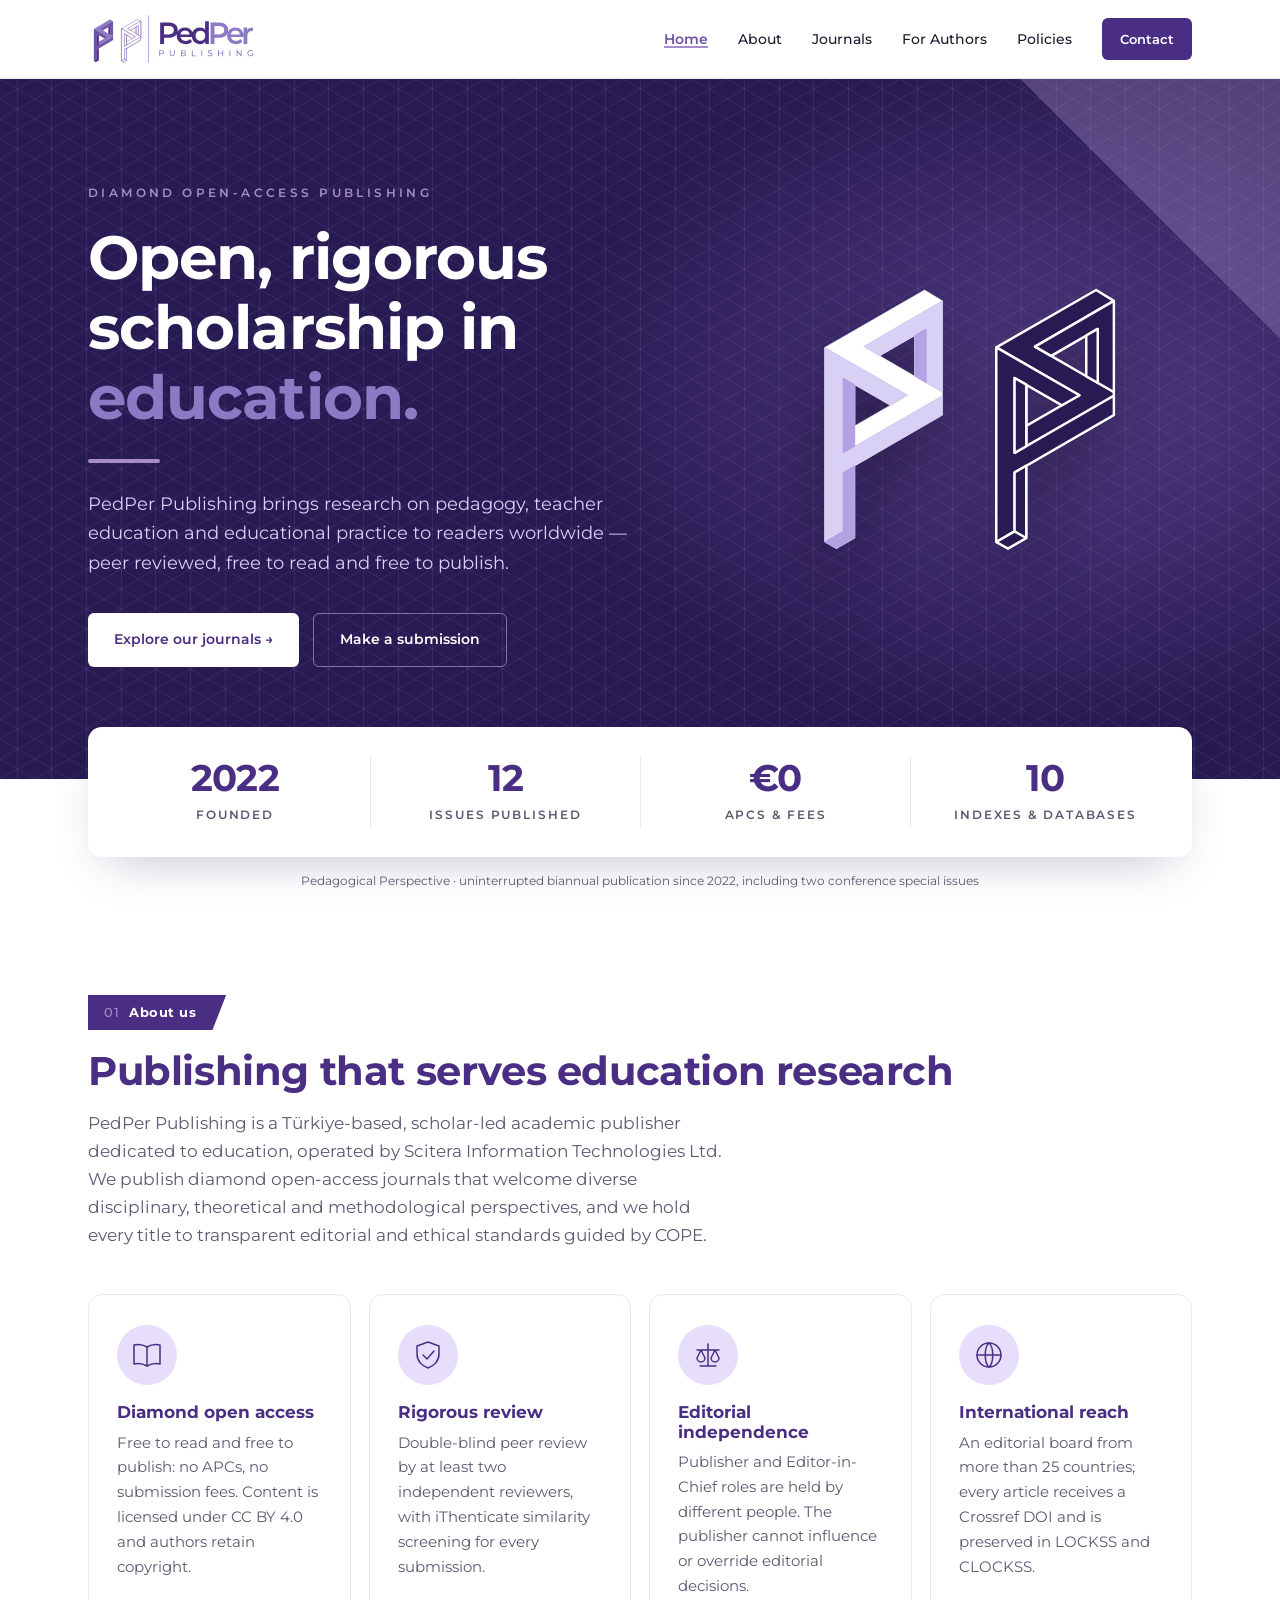
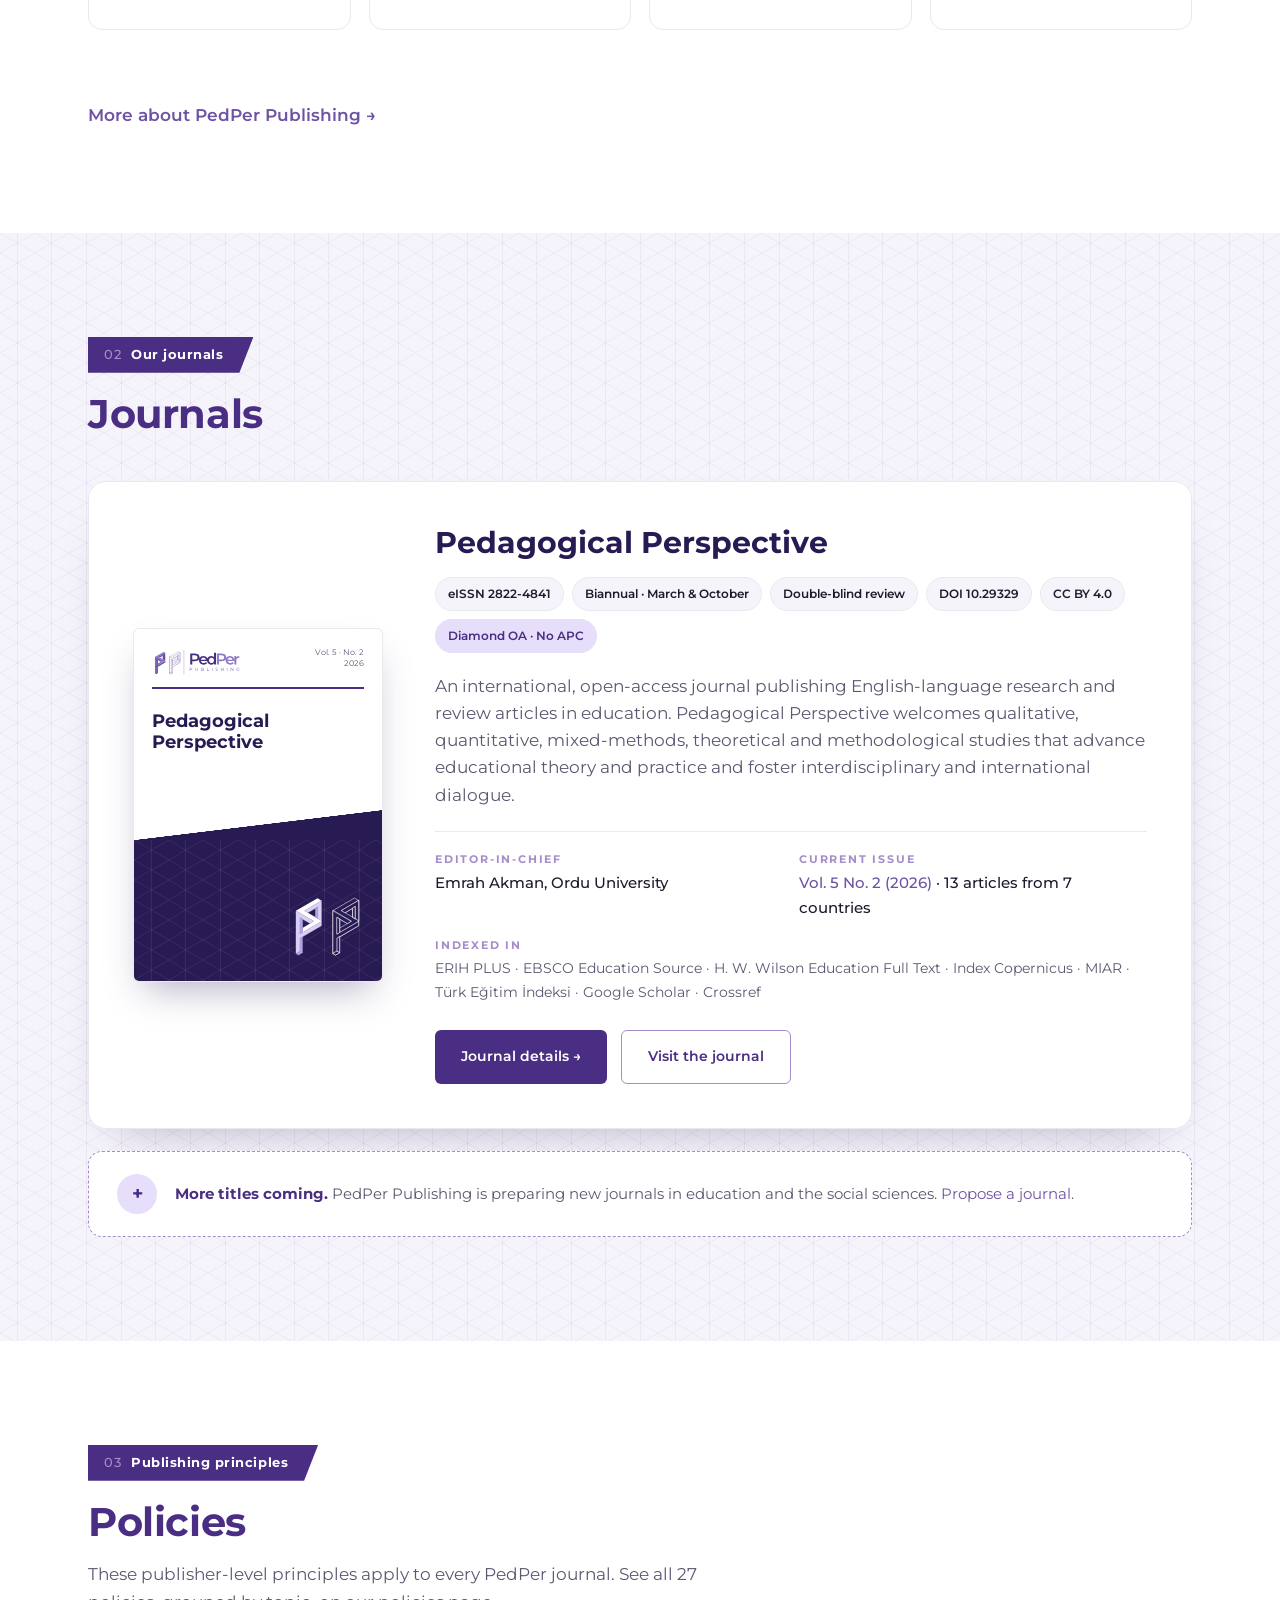
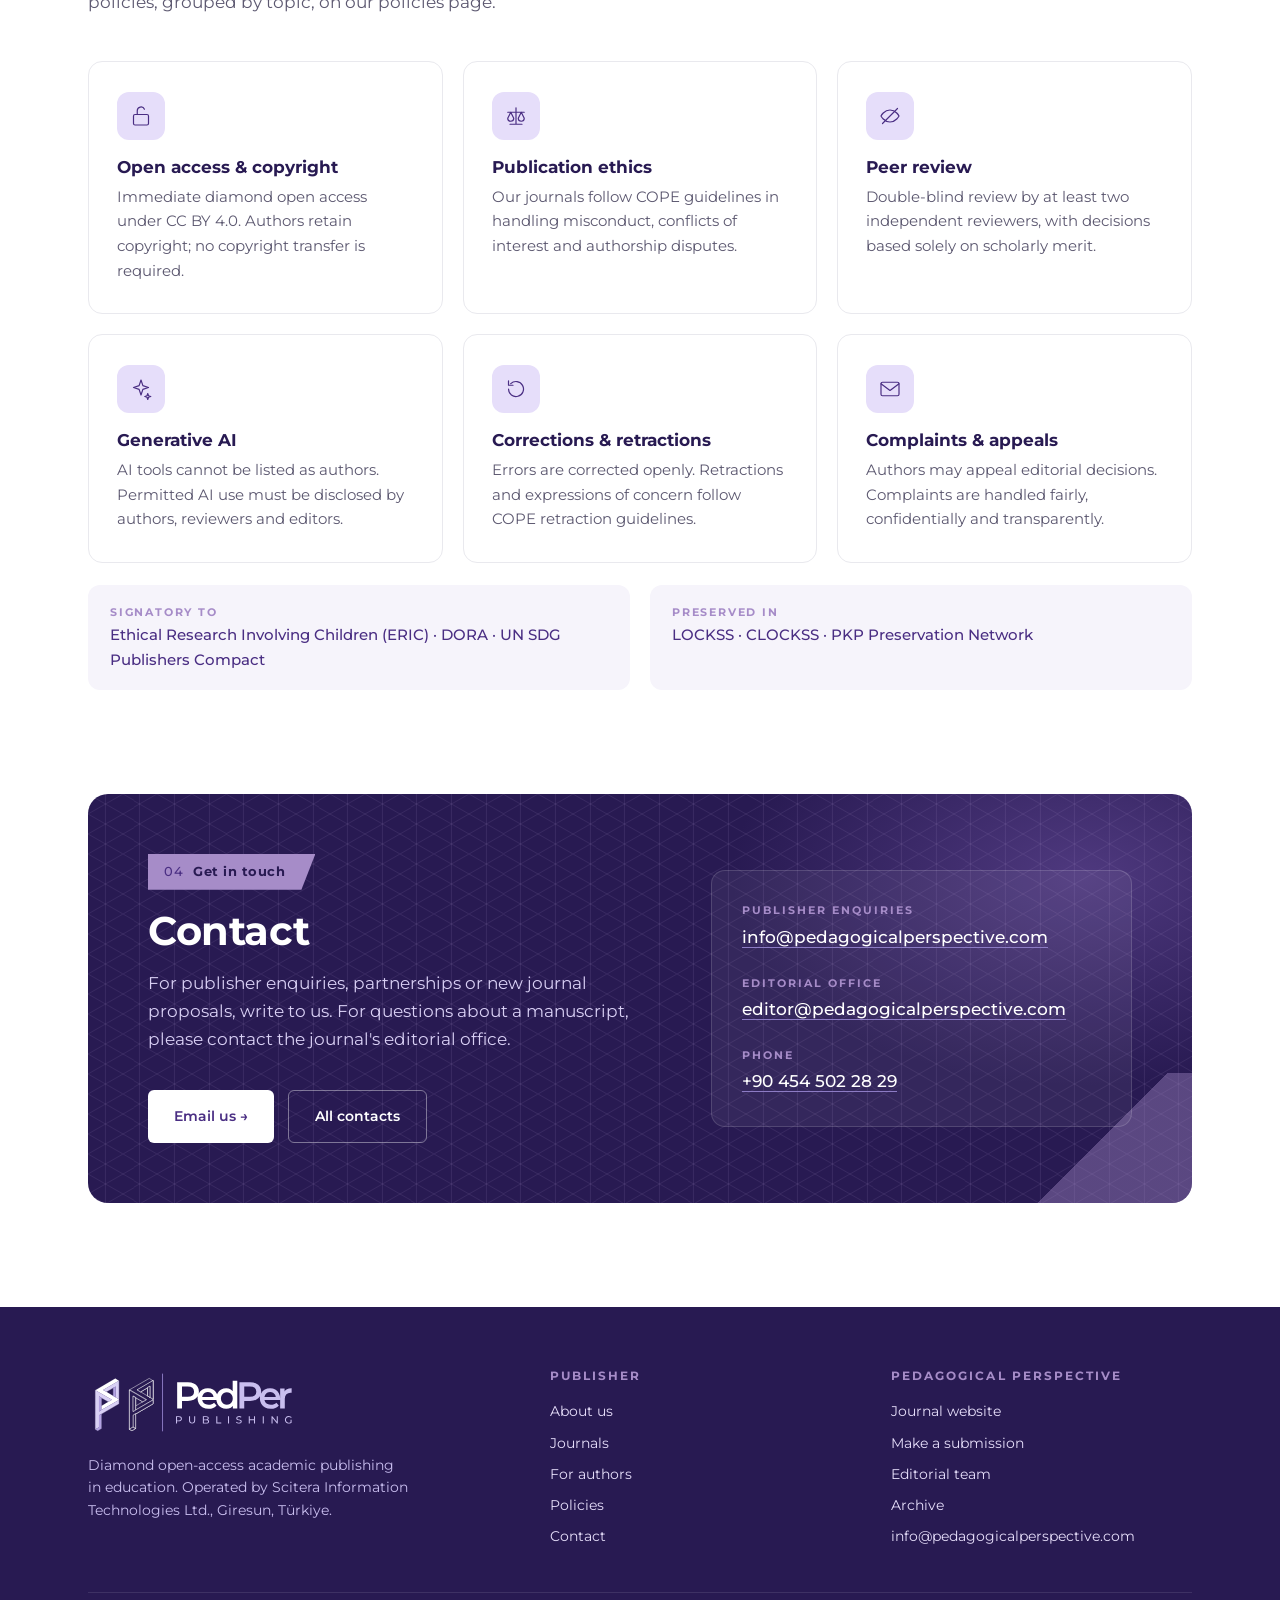
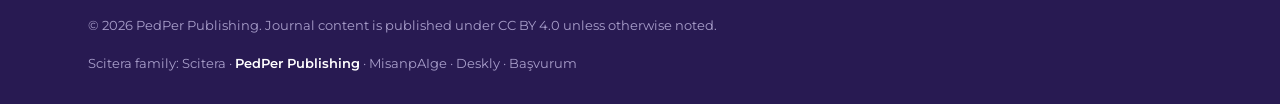
==== docs/index.html @ 80cf8787 "pedper.com sitesi, logolar ve marka kiti İlk sürüm: 6 sayfalık site (docs/), siteyi ve logoları üret" ====
<!DOCTYPE html>
<html lang="en">
<head>
<meta charset="utf-8">
<meta name="viewport" content="width=device-width, initial-scale=1">
<title>PedPer Publishing — Diamond open-access publishing in education</title>
<meta name="description" content="PedPer Publishing is a diamond open-access academic publisher in education. Publisher of Pedagogical Perspective (eISSN 2822-4841).">
<link rel="canonical" href="https://pedper.com/">
<meta property="og:type" content="website">
<meta property="og:site_name" content="PedPer Publishing">
<meta property="og:title" content="PedPer Publishing — Diamond open-access publishing in education">
<meta property="og:description" content="PedPer Publishing is a diamond open-access academic publisher in education. Publisher of Pedagogical Perspective (eISSN 2822-4841).">
<meta property="og:url" content="https://pedper.com/">
<meta name="theme-color" content="#281A52">
<link rel="icon" type="image/svg+xml" href="[data-uri]">
<link rel="preconnect" href="https://fonts.googleapis.com">
<link rel="preconnect" href="https://fonts.gstatic.com" crossorigin>
<link href="https://fonts.googleapis.com/css2?family=Montserrat:wght@400;500;600;700&display=swap" rel="stylesheet">
<style>
/* PedPer brand kit tokens */
:root{
  --night:#281A52; --dark:#4A2E83; --brand:#6E52A3; --logo:#8C7BC4; --lav:#A68CC8; --lav-l:#E6DEFA; --gray:#E9E9EE;
  --ink:#1E1B2E; --muted:#5C5870; --soft:#F6F4FB; --white:#FFFFFF;
  --font:"Montserrat",Arial,sans-serif;
  --wrap:1160px;
  --iso:url("data:image/svg+xml,%3Csvg xmlns='http://www.w3.org/2000/svg' width='34.64' height='60' viewBox='0 0 34.64 60'%3E%3Cpath d='M0 0 L34.64 20 M0 20 L34.64 40 M0 40 L34.64 60 M34.64 0 L0 20 M34.64 20 L0 40 M34.64 40 L0 60 M17.32 0 V60' stroke='%23A68CC8' stroke-opacity='.16' stroke-width='.8' fill='none'/%3E%3C/svg%3E");
}
*{box-sizing:border-box;margin:0;padding:0}
html{scroll-behavior:smooth}
body{font-family:var(--font);color:var(--ink);background:var(--white);line-height:1.65;font-size:16.5px;-webkit-font-smoothing:antialiased}
a{color:var(--brand);text-decoration:none}
:focus-visible{outline:2px solid var(--logo);outline-offset:3px;border-radius:4px}
.wrap{max-width:var(--wrap);margin:0 auto;padding:0 28px}
img.logo{display:block;height:auto}
h1,h2,h3{line-height:1.15;color:var(--dark)}
h2{font-size:clamp(1.8rem,3.2vw,2.5rem);font-weight:700;letter-spacing:-.01em}
h3{font-size:1.05rem;font-weight:700}
.lead{font-size:1.06rem;color:var(--muted);max-width:640px;margin-top:16px}
/* parallelogram section label (from brand kit) */
.label{display:inline-flex;align-items:center;gap:10px;background:var(--dark);color:#fff;font-weight:700;font-size:.82rem;letter-spacing:.04em;padding:7px 30px 7px 16px;clip-path:polygon(0 0,100% 0,calc(100% - 14px) 100%,0 100%)}
.label i{font-style:normal;font-weight:500;color:var(--lav)}
.sec-head h2{margin-top:18px}
.btn{display:inline-flex;align-items:center;gap:10px;font-family:inherit;font-weight:600;font-size:.9rem;padding:14px 26px;border-radius:6px;transition:background .2s,transform .2s,border-color .2s}
.btn:hover{transform:translateY(-1px)}
.btn-primary{background:var(--dark);color:#fff}
.btn-primary:hover{background:var(--brand)}
.btn-white{background:#fff;color:var(--dark)}
.btn-white:hover{background:var(--lav-l)}
.btn-ghost{border:1.5px solid rgb(255 255 255 / .4);color:#fff}
.btn-ghost:hover{border-color:#fff;background:rgb(255 255 255 / .06)}
section{padding:104px 0}

/* header */
header{position:sticky;top:0;z-index:30;background:rgb(255 255 255 / .95);backdrop-filter:blur(10px);border-bottom:1px solid var(--gray)}
.nav{display:flex;align-items:center;justify-content:space-between;height:78px}
.nav .home img{width:170px}
nav ul{display:flex;align-items:center;gap:30px;list-style:none}
nav a{font-size:.9rem;font-weight:500;color:var(--ink)}
nav a:hover{color:var(--brand)}
nav .btn{padding:10px 18px;font-size:.84rem;color:#fff}
.menu-btn{display:none;background:none;border:0;font-size:1.5rem;color:var(--dark);cursor:pointer}

/* hero */
.hero{position:relative;overflow:hidden;background:var(--night);background-image:var(--iso),radial-gradient(700px 480px at 82% 45%,rgb(110 82 163 / .6),transparent 70%);color:#fff;padding:104px 0 112px}
.hero::after{content:"";position:absolute;right:0;top:0;width:260px;height:260px;background:linear-gradient(225deg,rgb(166 140 200 / .35) 0 50%,transparent 50%)}
.hero-grid{position:relative;z-index:1;display:grid;grid-template-columns:1.15fr .85fr;gap:48px;align-items:center}
.kicker{font-size:.76rem;font-weight:600;letter-spacing:.28em;text-transform:uppercase;color:var(--lav)}
.hero h1{color:#fff;font-weight:700;font-size:clamp(2.4rem,5vw,3.8rem);letter-spacing:-.015em;margin-top:20px}
.hero h1 span{color:var(--logo)}
.hero .bar{width:72px;height:4px;background:var(--lav);border-radius:2px;margin:26px 0}
.hero p{font-size:1.12rem;color:#D9D0F5;max-width:560px}
.btns{display:flex;gap:14px;flex-wrap:wrap;margin-top:36px}
.hero-mark{justify-self:center;width:min(360px,100%)}
.hero-mark img{width:100%;filter:drop-shadow(0 30px 40px rgb(10 5 30 / .45))}

/* stats */
.stats-band{position:relative;z-index:2;margin-top:-52px}
.stats{background:#fff;border-radius:14px;box-shadow:0 20px 50px -20px rgb(40 26 82 / .3);display:grid;grid-template-columns:repeat(4,1fr);padding:30px 12px}
.stat{text-align:center;padding:0 10px}
.stat+.stat{border-left:1px solid var(--gray)}
.stat b{display:block;font-size:2.3rem;font-weight:700;color:var(--dark);letter-spacing:-.02em;line-height:1.15}
.stat span{font-size:.74rem;font-weight:600;letter-spacing:.16em;text-transform:uppercase;color:var(--muted)}
.stats-note{text-align:center;font-size:.76rem;color:var(--muted);margin-top:14px}

/* about */
.about{display:grid;grid-template-columns:1fr;gap:44px}
.traits{display:grid;grid-template-columns:repeat(3,1fr);gap:18px}
.trait{text-align:left;padding:30px 28px;border:1px solid var(--gray);border-radius:14px;transition:border-color .2s,transform .2s}
.trait:hover{border-color:var(--lav);transform:translateY(-3px)}
.trait .ic{width:60px;height:60px;border-radius:50%;background:var(--lav-l);display:grid;place-items:center;margin:0 0 18px}
.trait svg{width:32px;height:32px;fill:none;stroke:var(--dark);stroke-width:1.5;stroke-linecap:round;stroke-linejoin:round}
.trait p{font-size:.94rem;color:var(--muted);margin-top:8px}

/* journals */
#journals{background:var(--soft);background-image:var(--iso)}
.journal{display:grid;grid-template-columns:250px 1fr;gap:52px;background:#fff;border:1px solid var(--gray);border-radius:18px;padding:44px;margin-top:44px;align-items:center;box-shadow:0 24px 50px -32px rgb(40 26 82 / .4)}
.jcover{aspect-ratio:210/297;border-radius:6px;background:#fff;box-shadow:0 18px 36px -12px rgb(40 26 82 / .35);position:relative;overflow:hidden;padding:18px;border:1px solid var(--gray)}
.jcover .hd{display:flex;justify-content:space-between;align-items:flex-start;border-bottom:2px solid var(--dark);padding-bottom:10px}
.jcover .hd img{width:90px}
.jcover .hd small{font-size:.5rem;color:var(--muted);text-align:right;line-height:1.4}
.jcover h4{font-size:1.15rem;font-weight:700;color:var(--night);line-height:1.12;margin-top:22px}
.jcover .art{position:absolute;left:0;right:0;bottom:0;height:40%;background:var(--night);background-image:var(--iso)}
.jcover .art::before{content:"";position:absolute;left:0;top:-30px;width:100%;height:30px;background:linear-gradient(to bottom right,transparent 50%,var(--night) 50.5%)}
.jcover .art img{position:absolute;right:16px;bottom:18px;width:78px}
.journal h3{font-size:1.9rem;color:var(--night)}
.meta{display:flex;flex-wrap:wrap;gap:8px;margin:16px 0 20px}
.tag{font-size:.76rem;font-weight:600;background:var(--soft);border:1px solid var(--gray);color:var(--ink);padding:6px 12px;border-radius:99px}
.tag.on{background:var(--lav-l);border-color:transparent;color:var(--dark)}
.journal p{color:var(--muted)}
.soon{margin-top:22px;display:flex;align-items:center;gap:18px;border:1.5px dashed var(--lav);border-radius:14px;padding:22px 28px;color:var(--muted);font-size:.95rem;background:#fff}
.soon .plus{flex:none;width:40px;height:40px;border-radius:50%;background:var(--lav-l);color:var(--dark);display:grid;place-items:center;font-weight:700;font-size:1.2rem}
.soon strong{color:var(--dark)}

/* policies */
.pol-grid{display:grid;grid-template-columns:repeat(3,1fr);gap:20px;margin-top:44px}
.pol{border:1px solid var(--gray);border-radius:14px;padding:30px 28px;position:relative;overflow:hidden;transition:border-color .2s,transform .2s}
.pol::after{content:"";position:absolute;left:0;bottom:0;height:3px;width:0;background:linear-gradient(90deg,var(--dark),var(--lav));transition:width .3s}
.pol:hover{border-color:var(--lav-l);transform:translateY(-2px)}
.pol:hover::after{width:100%}
.pol .ic{width:48px;height:48px;border-radius:12px;background:var(--lav-l);display:grid;place-items:center}
.pol svg{width:24px;height:24px;fill:none;stroke:var(--dark);stroke-width:1.6;stroke-linecap:round;stroke-linejoin:round}
.pol h3{margin-top:18px;color:var(--night)}
.pol p{color:var(--muted);font-size:.93rem;margin-top:8px}

/* contact */
.contact{position:relative;overflow:hidden;background:var(--night);background-image:var(--iso),radial-gradient(500px 300px at 90% 20%,rgb(110 82 163 / .55),transparent 70%);border-radius:20px;padding:60px;color:#fff;display:grid;grid-template-columns:1.1fr .9fr;gap:48px;align-items:center}
.contact::after{content:"";position:absolute;right:0;bottom:0;width:180px;height:130px;background:linear-gradient(135deg,transparent 50%,rgb(166 140 200 / .4) 50%)}
.contact>*{position:relative;z-index:1}
.contact h2{color:#fff;margin-top:18px}
.contact .lead{color:#D9D0F5}
.contact .label{background:var(--lav);color:var(--night)}
.contact .label i{color:var(--dark)}
.c-card{background:rgb(255 255 255 / .06);border:1px solid rgb(255 255 255 / .14);border-radius:14px;padding:30px}
.c-card dt{font-size:.7rem;font-weight:700;text-transform:uppercase;letter-spacing:.18em;color:var(--lav);margin-top:22px}
.c-card dt:first-child{margin-top:0}
.c-card dd{font-size:1.05rem;font-weight:500;margin-top:4px;word-break:break-word}
.c-card a{color:#fff;border-bottom:1px solid var(--logo)}
.c-card a:hover{color:var(--lav-l)}

/* footer */
footer{background:var(--night);color:#C9BEEF;font-size:.88rem;margin-top:104px}
.foot-main{display:grid;grid-template-columns:1.4fr 1fr 1fr;gap:40px;padding:60px 0 44px}
.foot-main .home img{width:210px}
.foot-main p{margin-top:16px;max-width:320px;line-height:1.6}
footer h4{font-size:.72rem;font-weight:700;letter-spacing:.18em;text-transform:uppercase;color:var(--lav);margin-bottom:14px}
footer ul{list-style:none;display:grid;gap:8px}
footer a{color:#E6DEFA}
footer a:hover{color:#fff}
.foot-bottom{border-top:1px solid rgb(255 255 255 / .1);padding:22px 0 30px;display:flex;justify-content:space-between;gap:16px;flex-wrap:wrap;font-size:.8rem;color:#A99FCB}
.family a{color:#A99FCB}
.family a:hover{color:#fff}
.family .cur{color:#fff;font-weight:600}

@media (max-width:960px){
  nav ul{display:none;position:absolute;top:78px;left:0;right:0;background:#fff;flex-direction:column;align-items:stretch;gap:0;padding:8px 0 16px;border-bottom:1px solid var(--gray);box-shadow:0 14px 30px rgb(40 26 82 / .08)}
  nav ul.open{display:flex}
  nav li a{display:block;padding:14px 28px}
  nav li .btn{margin:8px 28px 0;justify-content:center}
  .menu-btn{display:block}
  .hero{padding:72px 0 100px}
  .hero-grid,.about,.contact,.journal,.foot-main{grid-template-columns:1fr}
  .hero-mark{width:130px;justify-self:start;order:-1;margin-bottom:-8px}
  .stats{grid-template-columns:repeat(2,1fr);row-gap:20px}
  .stat:nth-child(3){border-left:0}
  .traits{grid-template-columns:1fr}
  .about{gap:36px}
  .pol-grid{grid-template-columns:1fr}
  .journal{padding:28px;gap:30px}
  .jcover{max-width:220px}
  .contact{padding:40px 26px}
  section{padding:80px 0}
}

.traits{grid-template-columns:repeat(4,1fr)!important}
.btn-outline{border:1.5px solid var(--lav);color:var(--dark)}
.btn-outline:hover{border-color:var(--dark)}
.facts{display:grid;grid-template-columns:1fr 1fr;gap:16px;margin-top:22px;padding-top:18px;border-top:1px solid var(--gray)}
.facts dt{font-size:.7rem;font-weight:700;letter-spacing:.16em;text-transform:uppercase;color:var(--lav)}
.facts dd{font-size:.95rem;font-weight:500;margin-top:2px}
.indexed{margin-top:16px;font-size:.86rem;color:var(--muted);line-height:1.7}
.indexed span,.commit span{display:block;font-size:.7rem;font-weight:700;letter-spacing:.16em;text-transform:uppercase;color:var(--lav);margin-bottom:2px}
a.pol{color:inherit;display:block}
.commit{display:grid;grid-template-columns:1fr 1fr;gap:20px;margin-top:22px}
.commit div{background:var(--soft);border-radius:12px;padding:18px 22px;font-size:.92rem;font-weight:500;color:var(--dark)}
.c-card dd.addr{font-size:.92rem;line-height:1.5}
@media (max-width:960px){.traits{grid-template-columns:1fr!important}.facts,.commit{grid-template-columns:1fr}}
@media (min-width:961px) and (max-width:1180px){.traits{grid-template-columns:repeat(2,1fr)!important}}
@media (prefers-reduced-motion:reduce){*{transition:none!important;scroll-behavior:auto!important}}

/* ---------- shared additions ---------- */
.traits{grid-template-columns:repeat(4,1fr)}
.btn-outline{border:1.5px solid var(--lav);color:var(--dark)}
.btn-outline:hover{border-color:var(--dark)}
nav a.active{color:var(--brand);font-weight:600}
nav a.active:not(.btn){box-shadow:inset 0 -2px 0 var(--lav)}
.facts{display:grid;grid-template-columns:1fr 1fr;gap:16px;margin-top:22px;padding-top:18px;border-top:1px solid var(--gray)}
.facts dt,.indexed span,.commit span,.eyebrow{display:block;font-size:.7rem;font-weight:700;letter-spacing:.16em;text-transform:uppercase;color:var(--lav)}
.facts dd{font-size:.95rem;font-weight:500;margin-top:2px}
.indexed{margin-top:16px;font-size:.86rem;color:var(--muted);line-height:1.7}
a.pol{color:inherit;display:block}
.commit{display:grid;grid-template-columns:1fr 1fr;gap:20px;margin-top:22px}
.commit div{background:var(--soft);border-radius:12px;padding:18px 22px;font-size:.92rem;font-weight:500;color:var(--dark)}
.c-card dd.addr{font-size:.92rem;line-height:1.5}
.more{margin-top:28px}
.link{font-weight:600;display:inline-flex;gap:8px;align-items:center}
.link:hover{color:var(--dark)}

/* ---------- sub pages ---------- */
.page-hero{position:relative;overflow:hidden;background:var(--night);background-image:var(--iso),radial-gradient(600px 360px at 85% 30%,rgb(110 82 163 / .55),transparent 70%);color:#fff;padding:64px 0 70px}
.page-hero::after{content:"";position:absolute;right:0;top:0;width:200px;height:200px;background:linear-gradient(225deg,rgb(166 140 200 / .35) 0 50%,transparent 50%)}
.page-hero .wrap{position:relative;z-index:1}
.crumbs{font-size:.8rem;color:var(--lav)}
.crumbs a{color:#D9D0F5}
.crumbs a:hover{color:#fff}
.page-hero h1{color:#fff;font-size:clamp(2rem,4.2vw,3rem);font-weight:700;margin-top:14px;letter-spacing:-.01em}
.page-hero p{color:#D9D0F5;font-size:1.1rem;max-width:720px;margin-top:16px}
.page-hero .bar{width:64px;height:4px;background:var(--lav);border-radius:2px;margin-top:24px}
.sub-sec{padding:80px 0}
.sub-sec.alt{background:var(--soft);background-image:var(--iso)}
.sub-sec h2{margin-top:16px}
.two{display:grid;grid-template-columns:1fr 1fr;gap:56px;align-items:start}
.prose p{color:var(--muted);margin-top:14px}
.prose p:first-child{margin-top:0}
.prose strong{color:var(--ink)}
.cards{display:grid;grid-template-columns:repeat(3,1fr);gap:20px;margin-top:36px}
.cards.c2{grid-template-columns:repeat(2,1fr)}
.cards.c4{grid-template-columns:repeat(4,1fr)}
.card{background:#fff;border:1px solid var(--gray);border-radius:14px;padding:26px 24px}
.card h3{color:var(--night)}
.card p{color:var(--muted);font-size:.93rem;margin-top:8px}
.card .ic{width:46px;height:46px;border-radius:12px;background:var(--lav-l);display:grid;place-items:center;margin-bottom:16px}
.card svg{width:24px;height:24px;fill:none;stroke:var(--dark);stroke-width:1.6;stroke-linecap:round;stroke-linejoin:round}
.checks{list-style:none;margin-top:18px;display:grid;gap:12px}
.checks li{position:relative;padding-left:32px;color:var(--muted)}
.checks li::before{content:"";position:absolute;left:0;top:3px;width:20px;height:20px;border-radius:50%;background:var(--lav-l) url("data:image/svg+xml,%3Csvg xmlns='http://www.w3.org/2000/svg' viewBox='0 0 20 20'%3E%3Cpath d='M6 10.5l2.5 2.5L14 7.5' fill='none' stroke='%234A2E83' stroke-width='1.8' stroke-linecap='round' stroke-linejoin='round'/%3E%3C/svg%3E") center/100% no-repeat}
.checks li strong{color:var(--ink)}
.checks.no li::before{background:#FBECEC url("data:image/svg+xml,%3Csvg xmlns='http://www.w3.org/2000/svg' viewBox='0 0 20 20'%3E%3Cpath d='M7 7l6 6M13 7l-6 6' fill='none' stroke='%23B03A3A' stroke-width='1.8' stroke-linecap='round'/%3E%3C/svg%3E") center/100% no-repeat}
table.spec{width:100%;border-collapse:collapse;margin-top:28px;background:#fff;border:1px solid var(--gray);border-radius:14px;overflow:hidden;font-size:.95rem}
table.spec th,table.spec td{text-align:left;padding:14px 20px;border-bottom:1px solid var(--gray);vertical-align:top}
table.spec tr:last-child th,table.spec tr:last-child td{border-bottom:0}
table.spec th{width:34%;font-weight:600;color:var(--dark);background:var(--soft)}
table.spec thead th{background:var(--dark);color:#fff;font-size:.75rem;letter-spacing:.14em;text-transform:uppercase;width:auto}
table.spec td{color:var(--ink)}
.timeline{list-style:none;margin-top:36px;position:relative;padding-left:28px}
.timeline::before{content:"";position:absolute;left:7px;top:6px;bottom:6px;width:2px;background:linear-gradient(var(--dark),var(--lav))}
.timeline li{position:relative;padding:0 0 26px}
.timeline li::before{content:"";position:absolute;left:-28px;top:4px;width:16px;height:16px;border-radius:50%;background:#fff;border:3px solid var(--dark)}
.timeline li.now::before{background:var(--dark);box-shadow:0 0 0 5px var(--lav-l)}
.timeline b{display:block;color:var(--night);font-size:1.05rem}
.timeline span{color:var(--muted);font-size:.93rem}
.steps{list-style:none;counter-reset:s;display:grid;grid-template-columns:repeat(4,1fr);gap:18px;margin-top:36px}
.steps li{counter-increment:s;background:#fff;border:1px solid var(--gray);border-radius:14px;padding:24px 22px;position:relative}
.steps li::before{content:counter(s);display:grid;place-items:center;width:34px;height:34px;border-radius:50%;background:var(--dark);color:#fff;font-weight:700;font-size:.9rem;margin-bottom:14px}
.steps b{display:block;color:var(--night)}
.steps em{display:inline-block;font-style:normal;font-size:.72rem;font-weight:700;letter-spacing:.06em;color:var(--dark);background:var(--lav-l);border-radius:99px;padding:3px 10px;margin-top:8px}
.steps p{color:var(--muted);font-size:.9rem;margin-top:8px}
.chips{display:flex;flex-wrap:wrap;gap:8px;margin-top:20px}
.chips span{font-size:.82rem;font-weight:500;background:#fff;border:1px solid var(--gray);border-radius:99px;padding:7px 14px;color:var(--ink)}
.chips.lav span{background:var(--lav-l);border-color:transparent;color:var(--dark)}
.kpis{display:grid;grid-template-columns:repeat(4,1fr);gap:18px;margin-top:36px}
.kpi{background:#fff;border:1px solid var(--gray);border-radius:14px;padding:24px;text-align:center}
.kpi b{display:block;font-size:2rem;font-weight:700;color:var(--dark);line-height:1.1}
.kpi span{font-size:.78rem;font-weight:600;color:var(--muted);letter-spacing:.06em}
.issues{list-style:none;margin-top:28px;display:grid;grid-template-columns:repeat(2,1fr);gap:12px}
.issues a{display:flex;justify-content:space-between;gap:16px;align-items:center;background:#fff;border:1px solid var(--gray);border-radius:12px;padding:16px 20px;color:var(--ink);transition:border-color .2s}
.issues a:hover{border-color:var(--lav)}
.issues b{color:var(--night);font-weight:600}
.issues small{display:block;color:var(--muted);font-size:.84rem}
.issues .tag{white-space:nowrap}
.pgroup{margin-top:56px}
.pgroup:first-of-type{margin-top:8px}
.pgroup-head{display:flex;align-items:baseline;justify-content:space-between;gap:16px;border-bottom:2px solid var(--dark);padding-bottom:12px}
.pgroup-head h2{font-size:1.5rem;margin:0}
.pgroup-head span{font-size:.84rem;color:var(--muted)}
.plist{display:grid;grid-template-columns:repeat(2,1fr);gap:0 40px}
.plist a{display:block;padding:20px 0;border-bottom:1px solid var(--gray);color:inherit}
.plist a:hover h3{color:var(--brand)}
.plist h3{color:var(--night);display:flex;justify-content:space-between;gap:12px}
.plist h3::after{content:"↗";color:var(--lav);font-weight:500}
.plist p{color:var(--muted);font-size:.92rem;margin-top:6px}
.toc{position:sticky;top:100px;background:#fff;border:1px solid var(--gray);border-radius:14px;padding:22px}
.toc a{display:block;padding:7px 0;color:var(--ink);font-size:.92rem;font-weight:500;border-bottom:1px dashed var(--gray)}
.toc a:last-child{border-bottom:0}
.toc a:hover{color:var(--brand)}
.with-toc{display:grid;grid-template-columns:240px 1fr;gap:48px;align-items:start}
.callout{display:flex;justify-content:space-between;align-items:center;gap:24px;flex-wrap:wrap;background:var(--night);background-image:var(--iso);color:#fff;border-radius:18px;padding:38px 44px;margin-top:8px}
.callout h3{color:#fff;font-size:1.4rem}
.callout p{color:#D9D0F5;margin-top:6px;max-width:620px}
.people{display:grid;grid-template-columns:repeat(3,1fr);gap:20px;margin-top:36px}
.person{background:#fff;border:1px solid var(--gray);border-radius:14px;padding:26px}
.person .role{font-size:.7rem;font-weight:700;letter-spacing:.16em;text-transform:uppercase;color:var(--lav)}
.person h3{margin-top:8px;color:var(--night);font-size:1.15rem}
.person p{color:var(--muted);font-size:.92rem;margin-top:6px;line-height:1.6}
.person a{font-weight:600;word-break:break-word}
@media (max-width:960px){
  .traits,.cards,.cards.c2,.cards.c4,.steps,.kpis,.issues,.plist,.people,.two,.with-toc,.facts,.commit{grid-template-columns:1fr}
  .toc{position:static}
  .page-hero{padding:48px 0 54px}
  .sub-sec{padding:60px 0}
  .callout{padding:30px 26px}
  table.spec th{width:40%}
  table.spec th,table.spec td{padding:12px 14px;word-break:break-word;overflow-wrap:anywhere}
  .chips span{white-space:normal}
}
@media (min-width:961px) and (max-width:1180px){.traits,.cards.c4,.steps,.kpis{grid-template-columns:repeat(2,1fr)}}
</style>
<script type="application/ld+json">
{"@context":"https://schema.org","@type":"Organization","name":"PedPer Publishing","url":"https://pedper.com/","logo":"https://pedper.com/assets/pedper-logo-yatay-renkli.svg","email":"info@pedagogicalperspective.com","telephone":"+90 454 502 28 29","address":{"@type":"PostalAddress","streetAddress":"Giresun Technology Development Zone, 2nd Organized Industrial Zone, 4th Street, Building No. 5, Office Z12","addressLocality":"Giresun","addressCountry":"TR"},"publishingPrinciples":"https://pedper.com/policies.html","parentOrganization":{"@type":"Organization","name":"Scitera Information Technologies Ltd.","url":"https://scitera.net/"}}
</script>
</head>
<body>
<header>
  <div class="wrap nav">
    <a href="index.html" class="home" aria-label="PedPer Publishing home"><img class="logo" src="[data-uri]" alt="PedPer Publishing" width="170" height="57"></a>
    <nav aria-label="Main">
      <button class="menu-btn" aria-label="Menu" aria-controls="menu" onclick="document.getElementById('menu').classList.toggle('open')">☰</button>
      <ul id="menu"><li><a href="index.html" class="active">Home</a></li><li><a href="about.html">About</a></li><li><a href="journals.html">Journals</a></li><li><a href="authors.html">For Authors</a></li><li><a href="policies.html">Policies</a></li><li><a href="contact.html" class="btn btn-primary">Contact</a></li></ul>
    </nav>
  </div>
</header>
<main>
<section class="hero">
  <div class="wrap hero-grid">
    <div>
      <div class="kicker">Diamond open-access publishing</div>
      <h1>Open, rigorous scholarship in <span>education.</span></h1>
      <div class="bar"></div>
      <p>PedPer Publishing brings research on pedagogy, teacher education and educational practice to readers worldwide — peer reviewed, free to read and free to publish.</p>
      <div class="btns">
        <a class="btn btn-white" href="journals.html">Explore our journals →</a>
        <a class="btn btn-ghost" href="https://pedagogicalperspective.com/index.php/pub/about/submissions" rel="noopener">Make a submission</a>
      </div>
    </div>
    <div class="hero-mark" aria-hidden="true"><img src="[data-uri]" alt=""></div>
  </div>
</section>

<div class="stats-band">
  <div class="wrap">
    <div class="stats">
      <div class="stat"><b>2022</b><span>Founded</span></div>
      <div class="stat"><b>12</b><span>Issues published</span></div>
      <div class="stat"><b>€0</b><span>APCs &amp; fees</span></div>
      <div class="stat"><b>10</b><span>Indexes &amp; databases</span></div>
    </div>
    <p class="stats-note">Pedagogical Perspective · uninterrupted biannual publication since 2022, including two conference special issues</p>
  </div>
</div>

<section id="about">
  <div class="wrap about">
    <div class="sec-head">
      <div class="label"><i>01</i>About us</div>
      <h2>Publishing that serves education research</h2>
      <p class="lead">PedPer Publishing is a Türkiye-based, scholar-led academic publisher dedicated to education, operated by Scitera Information Technologies Ltd. We publish diamond open-access journals that welcome diverse disciplinary, theoretical and methodological perspectives, and we hold every title to transparent editorial and ethical standards guided by COPE.</p>
    </div>
    <div class="traits">
      <div class="trait"><div class="ic"><svg viewBox="0 0 32 32"><path d="M16 8c-3.5-2-8-3-13-2v19c5-1 9.5 0 13 2 3.5-2 8-3 13-2V6c-5-1-9.5 0-13 2z"/><path d="M16 8v19"/></svg></div><h3>Diamond open access</h3><p>Free to read and free to publish: no APCs, no submission fees. Content is licensed under CC BY 4.0 and authors retain copyright.</p></div>
      <div class="trait"><div class="ic"><svg viewBox="0 0 32 32"><path d="M16 3l11 4v8c0 7-5 12-11 14C10 27 5 22 5 15V7z"/><path d="M11 16l4 4 7-8"/></svg></div><h3>Rigorous review</h3><p>Double-blind peer review by at least two independent reviewers, with iThenticate similarity screening for every submission.</p></div>
      <div class="trait"><div class="ic"><svg viewBox="0 0 32 32"><path d="M16 5v22M8 27h16M5 11h22M9 11l-4 8a4 4 0 0 0 8 0zM23 11l-4 8a4 4 0 0 0 8 0z"/></svg></div><h3>Editorial independence</h3><p>Publisher and Editor-in-Chief roles are held by different people. The publisher cannot influence or override editorial decisions.</p></div>
      <div class="trait"><div class="ic"><svg viewBox="0 0 32 32"><circle cx="16" cy="16" r="12"/><path d="M4 16h24M16 4c-5 4-5 20 0 24M16 4c5 4 5 20 0 24"/></svg></div><h3>International reach</h3><p>An editorial board from more than 25 countries; every article receives a Crossref DOI and is preserved in LOCKSS and CLOCKSS.</p></div>
    </div>
    <div class="more"><a class="link" href="about.html">More about PedPer Publishing →</a></div>
  </div>
</section>

<section id="journals">
  <div class="wrap">
    <div class="sec-head">
      <div class="label"><i>02</i>Our journals</div>
      <h2>Journals</h2>
    </div>
    <article class="journal">
      <div class="jcover" aria-hidden="true">
        <div class="hd"><img src="[data-uri]" alt=""><small>Vol. 5 · No. 2<br>2026</small></div>
        <h4>Pedagogical<br>Perspective</h4>
        <div class="art"><img src="[data-uri]" alt=""></div>
      </div>
      <div>
        <h3>Pedagogical Perspective</h3>
        <div class="meta">
          <span class="tag">eISSN 2822-4841</span>
          <span class="tag">Biannual · March &amp; October</span>
          <span class="tag">Double-blind review</span>
          <span class="tag">DOI 10.29329</span>
          <span class="tag">CC BY 4.0</span>
          <span class="tag on">Diamond OA · No APC</span>
        </div>
        <p>An international, open-access journal publishing English-language research and review articles in education. Pedagogical Perspective welcomes qualitative, quantitative, mixed-methods, theoretical and methodological studies that advance educational theory and practice and foster interdisciplinary and international dialogue.</p>
        <dl class="facts">
          <div><dt>Editor-in-Chief</dt><dd>Emrah Akman, Ordu University</dd></div>
          <div><dt>Current issue</dt><dd><a href="https://pedagogicalperspective.com/index.php/pub/issue/view/13" rel="noopener">Vol. 5 No. 2 (2026)</a> · 13 articles from 7 countries</dd></div>
        </dl>
        <div class="indexed"><span>Indexed in</span>ERIH PLUS · EBSCO Education Source · H. W. Wilson Education Full Text · Index Copernicus · MIAR · Türk Eğitim İndeksi · Google Scholar · Crossref</div>
        <div class="btns" style="margin-top:26px">
          <a class="btn btn-primary" href="journals.html">Journal details →</a>
          <a class="btn btn-outline" href="https://pedagogicalperspective.com" rel="noopener">Visit the journal</a>
        </div>
      </div>
    </article>
    <div class="soon"><div class="plus">+</div><div><strong>More titles coming.</strong> PedPer Publishing is preparing new journals in education and the social sciences. <a href="contact.html">Propose a journal</a>.</div></div>
  </div>
</section>

<section id="policies">
  <div class="wrap">
    <div class="sec-head">
      <div class="label"><i>03</i>Publishing principles</div>
      <h2>Policies</h2>
      <p class="lead">These publisher-level principles apply to every PedPer journal. See all 27 policies, grouped by topic, on our policies page.</p>
    </div>
    <div class="pol-grid">
      <a class="pol" href="policies.html#access"><div class="ic"><svg viewBox="0 0 32 32"><rect x="6" y="14" width="20" height="14" rx="2"/><path d="M11 14V9a5 5 0 0 1 9.6-2"/></svg></div><h3>Open access &amp; copyright</h3><p>Immediate diamond open access under CC BY 4.0. Authors retain copyright; no copyright transfer is required.</p></a>
      <a class="pol" href="policies.html#ethics"><div class="ic"><svg viewBox="0 0 32 32"><path d="M16 5v22M8 27h16M5 11h22M9 11l-4 8a4 4 0 0 0 8 0zM23 11l-4 8a4 4 0 0 0 8 0z"/></svg></div><h3>Publication ethics</h3><p>Our journals follow COPE guidelines in handling misconduct, conflicts of interest and authorship disputes.</p></a>
      <a class="pol" href="policies.html#review"><div class="ic"><svg viewBox="0 0 32 32"><path d="M4 16s4-8 12-8 12 8 12 8-4 8-12 8S4 16 4 16z"/><path d="M6 26L26 6"/></svg></div><h3>Peer review</h3><p>Double-blind review by at least two independent reviewers, with decisions based solely on scholarly merit.</p></a>
      <a class="pol" href="policies.html#ethics"><div class="ic"><svg viewBox="0 0 32 32"><path d="M16 4l2.5 7.5L26 14l-7.5 2.5L16 24l-2.5-7.5L6 14l7.5-2.5z"/><path d="M25 22l1 3 3 1-3 1-1 3-1-3-3-1 3-1z"/></svg></div><h3>Generative AI</h3><p>AI tools cannot be listed as authors. Permitted AI use must be disclosed by authors, reviewers and editors.</p></a>
      <a class="pol" href="policies.html#review"><div class="ic"><svg viewBox="0 0 32 32"><path d="M6 16a10 10 0 1 0 3-7.1M6 5v6h6"/></svg></div><h3>Corrections &amp; retractions</h3><p>Errors are corrected openly. Retractions and expressions of concern follow COPE retraction guidelines.</p></a>
      <a class="pol" href="policies.html#review"><div class="ic"><svg viewBox="0 0 32 32"><rect x="4" y="7" width="24" height="18" rx="2"/><path d="M4 9l12 9 12-9"/></svg></div><h3>Complaints &amp; appeals</h3><p>Authors may appeal editorial decisions. Complaints are handled fairly, confidentially and transparently.</p></a>
    </div>
    <div class="commit">
      <div><span>Signatory to</span>Ethical Research Involving Children (ERIC) · DORA · UN SDG Publishers Compact</div>
      <div><span>Preserved in</span>LOCKSS · CLOCKSS · PKP Preservation Network</div>
    </div>
  </div>
</section>

<section id="contact" style="padding:0">
  <div class="wrap">
    <div class="contact">
      <div>
        <div class="label"><i>04</i>Get in touch</div>
        <h2>Contact</h2>
        <p class="lead">For publisher enquiries, partnerships or new journal proposals, write to us. For questions about a manuscript, please contact the journal's editorial office.</p>
        <div class="btns"><a class="btn btn-white" href="mailto:info@pedagogicalperspective.com">Email us →</a><a class="btn btn-ghost" href="contact.html">All contacts</a></div>
      </div>
      <dl class="c-card">
        <dt>Publisher enquiries</dt><dd><a href="mailto:info@pedagogicalperspective.com">info@pedagogicalperspective.com</a></dd>
        <dt>Editorial office</dt><dd><a href="mailto:editor@pedagogicalperspective.com">editor@pedagogicalperspective.com</a></dd>
        <dt>Phone</dt><dd><a href="tel:+904545022829">+90 454 502 28 29</a></dd>
      </dl>
    </div>
  </div>
</section>
</main>

<footer>
  <div class="wrap">
    <div class="foot-main">
      <div>
        <a href="index.html" class="home" aria-label="PedPer Publishing home"><img class="logo" src="[data-uri]" alt="PedPer Publishing" width="210" height="70"></a>
        <p>Diamond open-access academic publishing in education. Operated by Scitera Information Technologies Ltd., Giresun, Türkiye.</p>
      </div>
      <div>
        <h4>Publisher</h4>
        <ul><li><a href="about.html">About us</a></li><li><a href="journals.html">Journals</a></li><li><a href="authors.html">For authors</a></li><li><a href="policies.html">Policies</a></li><li><a href="contact.html">Contact</a></li></ul>
      </div>
      <div>
        <h4>Pedagogical Perspective</h4>
        <ul><li><a href="https://pedagogicalperspective.com" rel="noopener">Journal website</a></li><li><a href="https://pedagogicalperspective.com/index.php/pub/about/submissions" rel="noopener">Make a submission</a></li><li><a href="https://pedagogicalperspective.com/index.php/pub/about/editorialTeam" rel="noopener">Editorial team</a></li><li><a href="https://pedagogicalperspective.com/index.php/pub/issue/archive" rel="noopener">Archive</a></li><li><a href="mailto:info@pedagogicalperspective.com">info@pedagogicalperspective.com</a></li></ul>
      </div>
    </div>
    <div class="foot-bottom">
      <span>© 2026 PedPer Publishing. Journal content is published under CC BY 4.0 unless otherwise noted.</span>
      <span class="family">Scitera family: <a href="https://scitera.net/" rel="noopener">Scitera</a> · <span class="cur">PedPer Publishing</span> · <a href="https://misanpaige.com" rel="noopener">MisanpAIge</a> · <a href="https://desk-ly.com" rel="noopener">Deskly</a> · <a href="https://basvurum.net" rel="noopener">Başvurum</a></span>
    </div>
  </div>
</footer>
<script>
document.querySelectorAll('#menu a').forEach(a=>a.addEventListener('click',()=>document.getElementById('menu').classList.remove('open')));
</script>
</body>
</html>
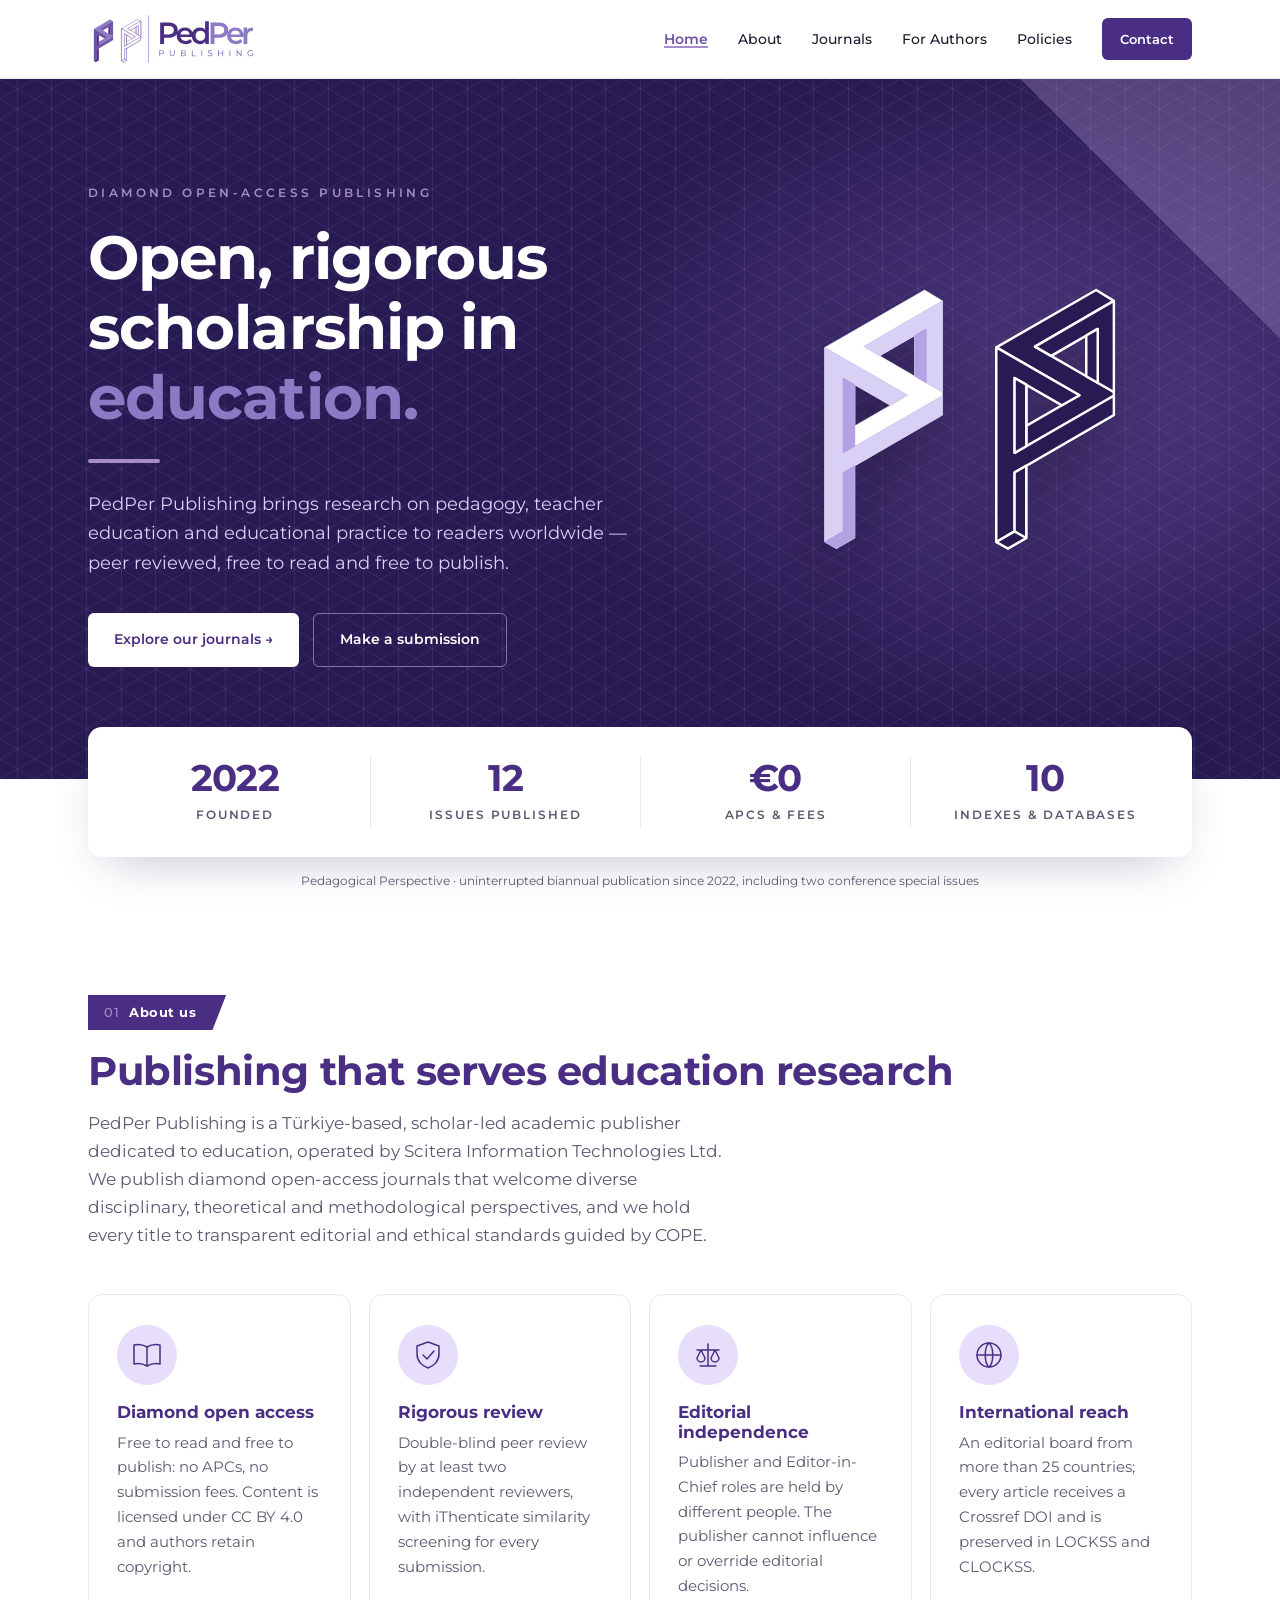
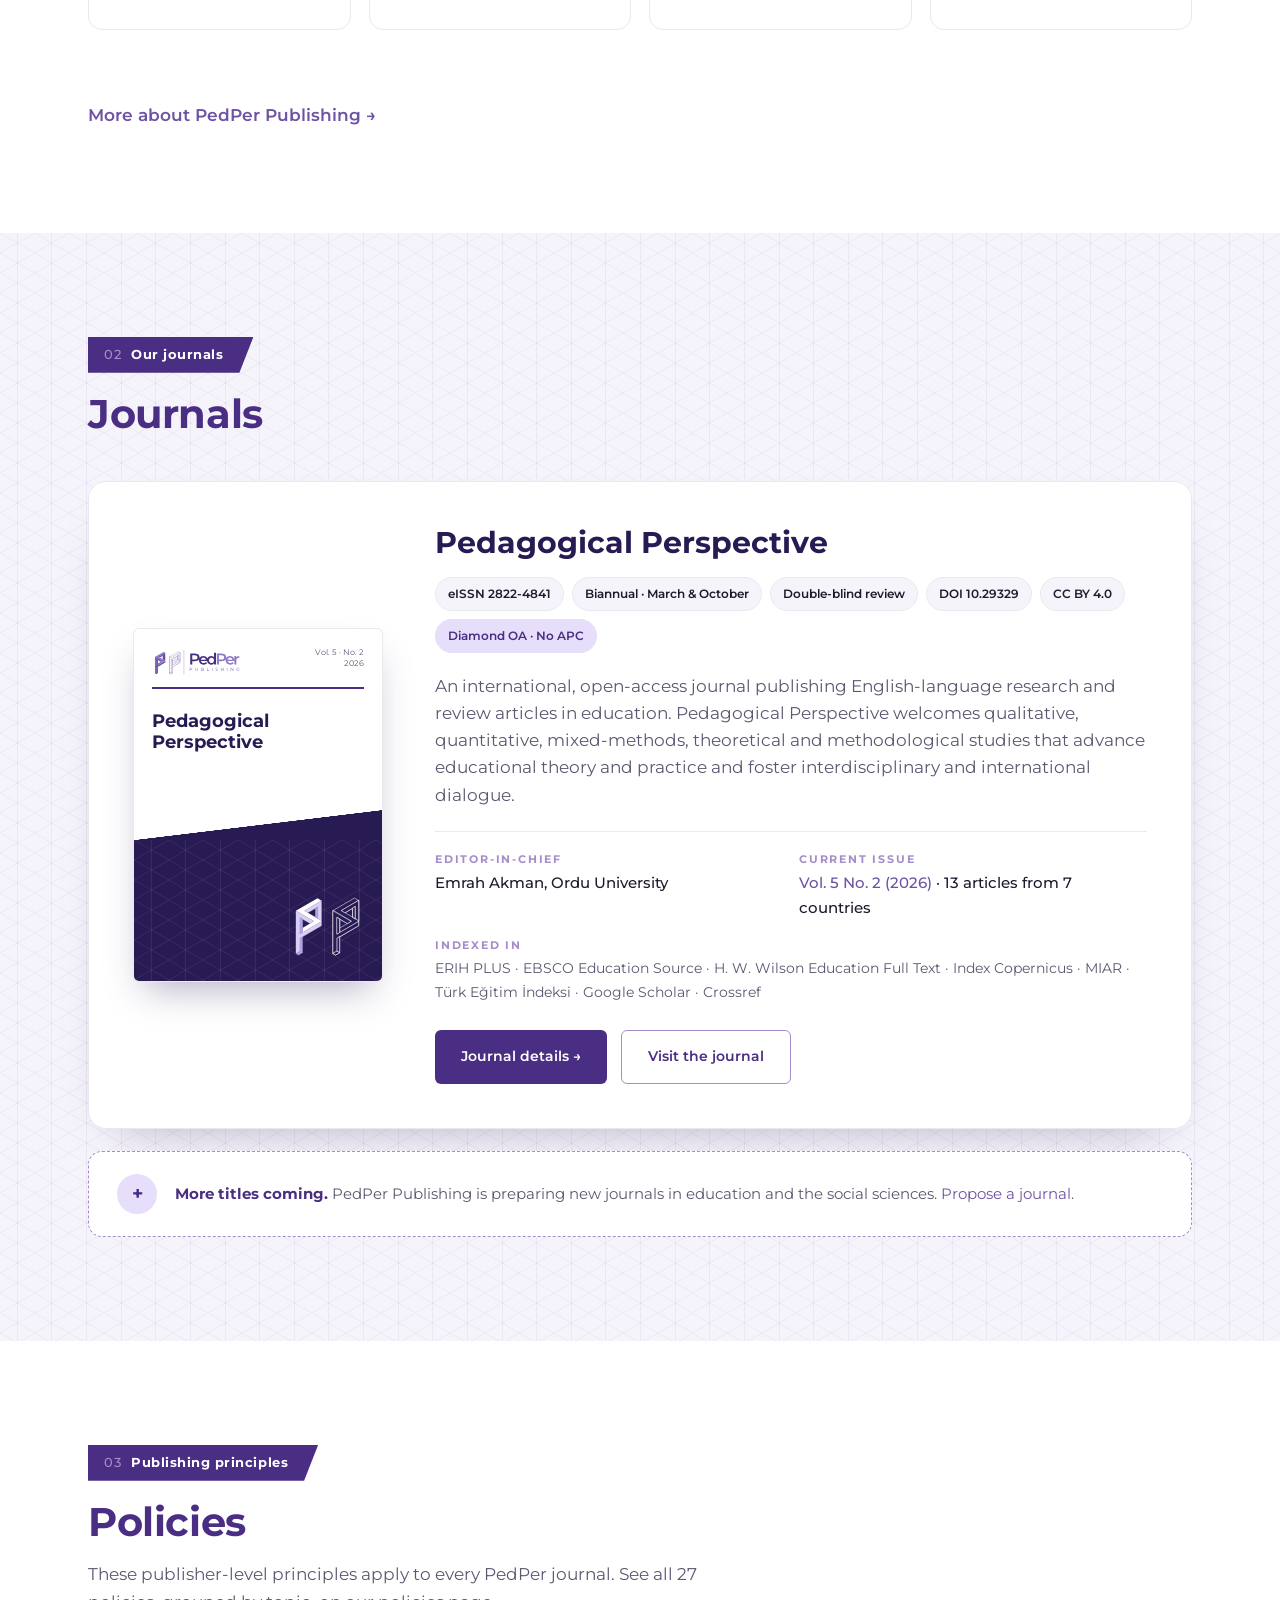
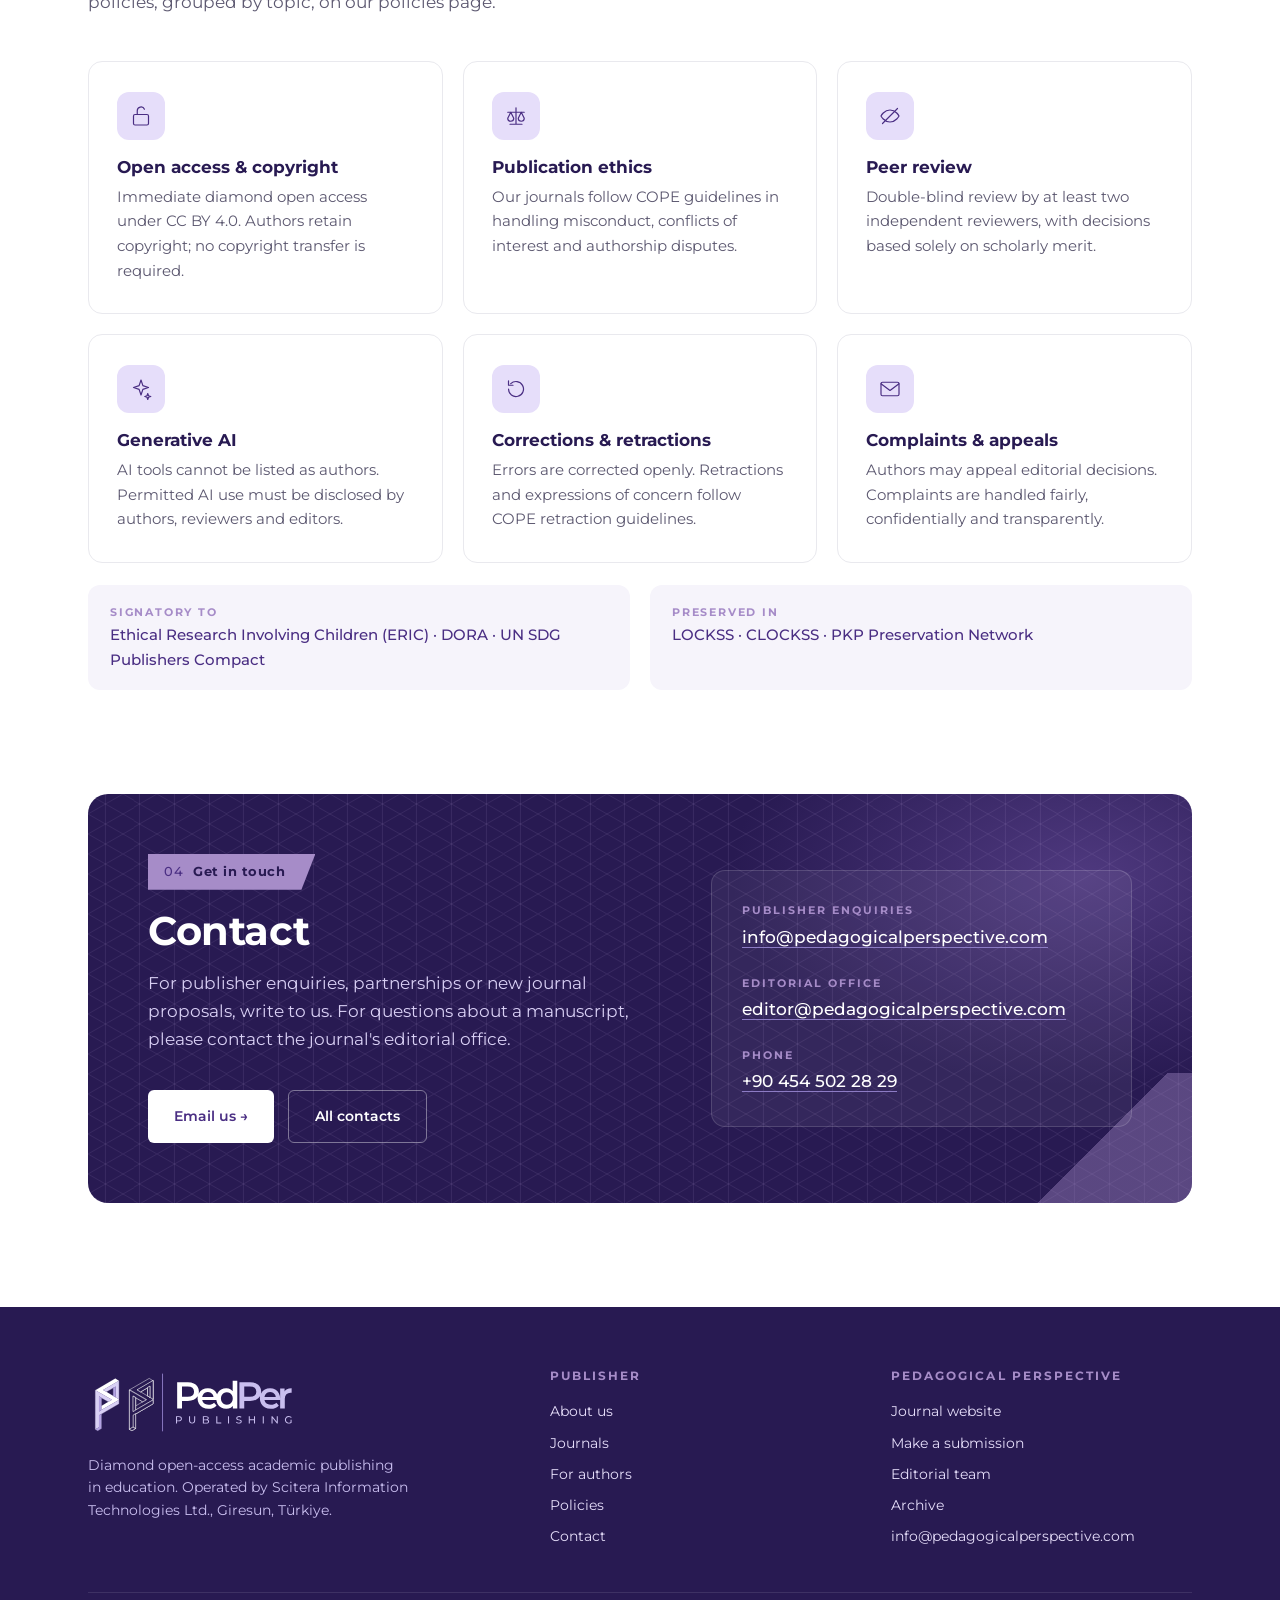
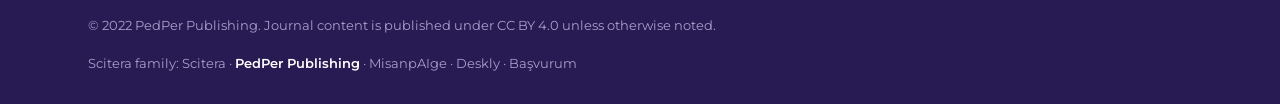
==== commit 314d9257: "Footer telif yılını 2022 yap Co-Authored-By: Claude Opus 5.5 <noreply@anthropic.com> Claude-Session:" ====
--- a/docs/index.html
+++ b/docs/index.html
@@ -460,7 +460,7 @@
       </div>
     </div>
     <div class="foot-bottom">
-      <span>© 2026 PedPer Publishing. Journal content is published under CC BY 4.0 unless otherwise noted.</span>
+      <span>© 2022 PedPer Publishing. Journal content is published under CC BY 4.0 unless otherwise noted.</span>
       <span class="family">Scitera family: <a href="https://scitera.net/" rel="noopener">Scitera</a> · <span class="cur">PedPer Publishing</span> · <a href="https://misanpaige.com" rel="noopener">MisanpAIge</a> · <a href="https://desk-ly.com" rel="noopener">Deskly</a> · <a href="https://basvurum.net" rel="noopener">Başvurum</a></span>
     </div>
   </div>
